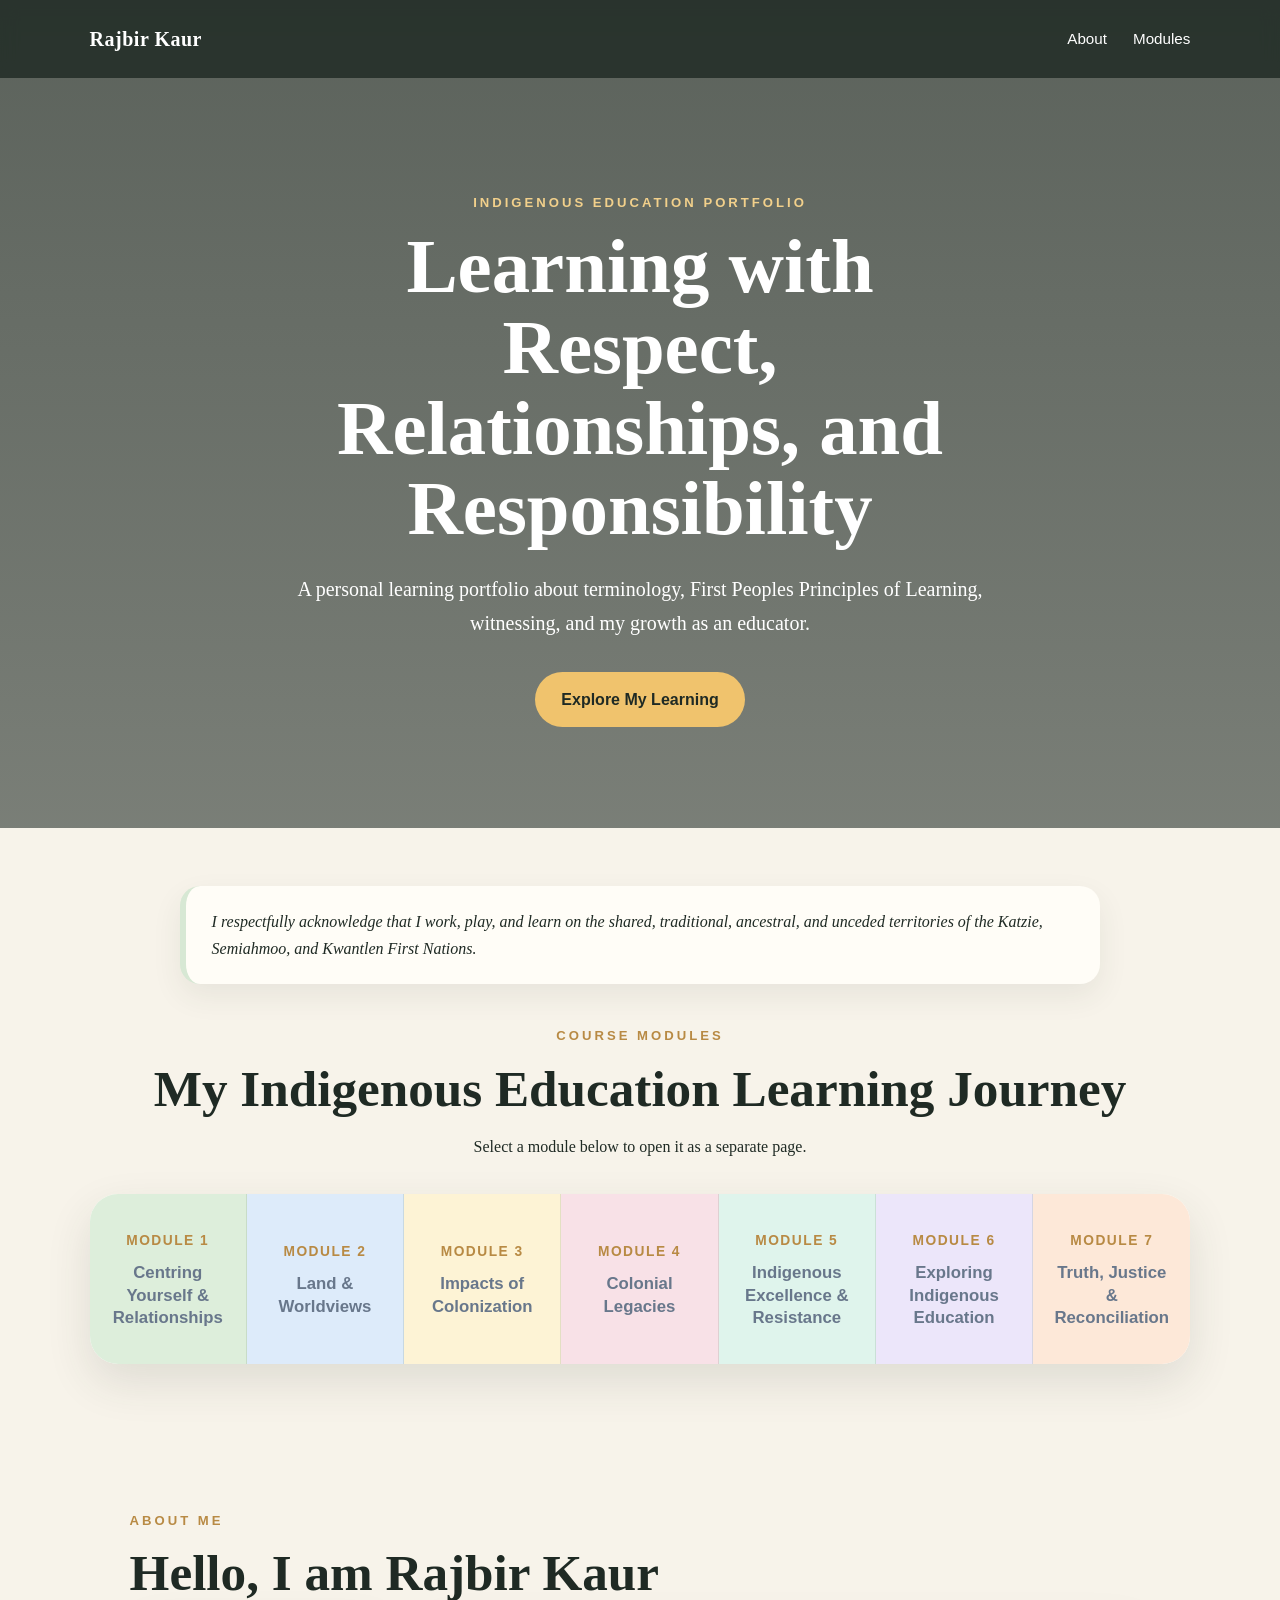
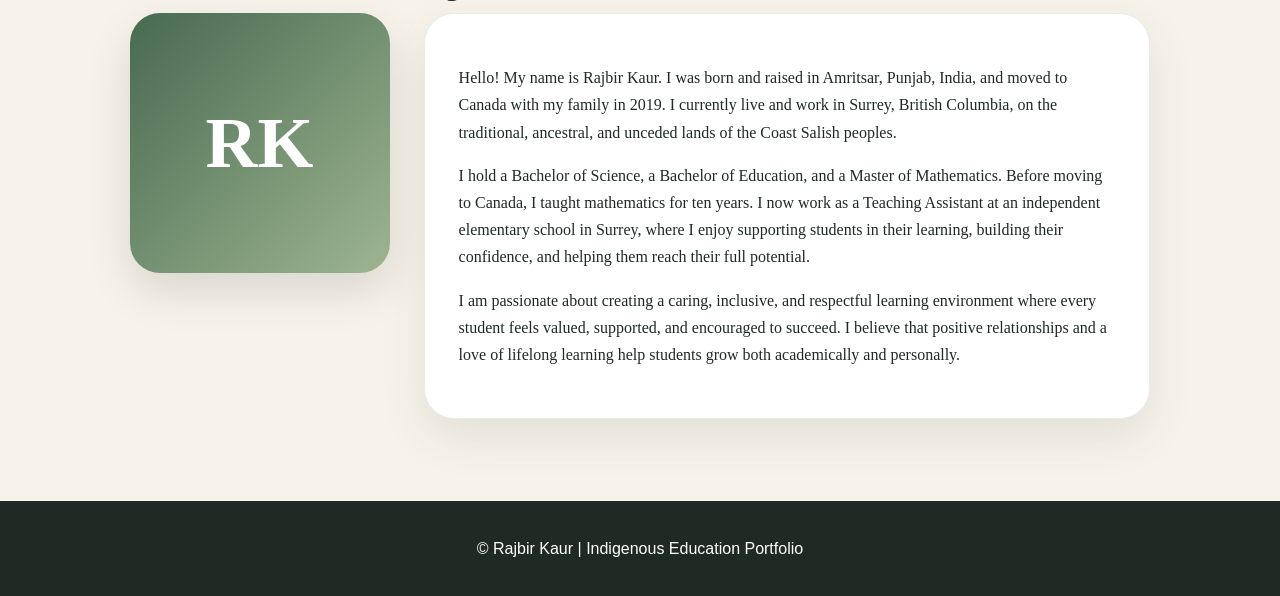
==== index.html @ 48d9deca "Add files via upload" ====
<!DOCTYPE html>

<html lang="en">
<head>
<meta charset="utf-8"/>
<meta content="width=device-width, initial-scale=1.0" name="viewport"/>
<title>Rajbir Kaur | Indigenous Education Portfolio</title>
<link href="style.css" rel="stylesheet"/>
</head>
<body>
<header class="hero" id="home">
<nav class="nav">
<a class="logo" href="index.html">Rajbir Kaur</a>
<div class="links">
<a href="index.html#about">About</a>
<a href="index.html#modules">Modules</a>

</div>
</nav>
<div class="hero-content">
<p class="eyebrow">Indigenous Education Portfolio</p>
<h1>Learning with Respect, Relationships, and Responsibility</h1>
<p class="hero-text">A personal learning portfolio about terminology, First Peoples Principles of Learning, witnessing, and my growth as an educator.</p>
<a class="button" href="#modules">Explore My Learning</a>
</div>
</header>
<main>
<section class="land-acknowledgement">
<p>I respectfully acknowledge that I work, play, and learn on the shared, traditional, ancestral, and unceded territories of the Katzie, Semiahmoo, and Kwantlen First Nations.</p>
</section>
<section class="section module-dashboard" id="modules">
<div class="section-title center">
<p class="eyebrow">Course Modules</p>
<h2>My Indigenous Education Learning Journey</h2>
<p>Select a module below to open it as a separate page.</p>
</div>
<div class="module-grid">
<a class="module-tile module-1" href="module1.html">
<span>Module 1</span>
<strong>Centring Yourself &amp; Relationships</strong>
</a>
<a class="module-tile module-2" href="module2.html">
<span>Module 2</span>
<strong>Land &amp; Worldviews</strong>
</a>
<a class="module-tile module-3" href="module3.html">
<span>Module 3</span>
<strong>Impacts of Colonization</strong>
</a>
<a class="module-tile module-4" href="module4.html">
<span>Module 4</span>
<strong>Colonial Legacies</strong>
</a>
<a class="module-tile module-5" href="module5.html">
<span>Module 5</span>
<strong>Indigenous Excellence &amp; Resistance</strong>
</a>
<a class="module-tile module-6" href="module6.html">
<span>Module 6</span>
<strong>Exploring Indigenous Education</strong>
</a>
<a class="module-tile module-7" href="module7.html">
<span>Module 7</span>
<strong>Truth, Justice &amp; Reconciliation</strong>
</a>
</div>
</section>
<section class="section about" id="about">
<div class="section-title">
<p class="eyebrow">About Me</p>
<h2>Hello, I am Rajbir Kaur</h2>
</div>
<div class="about-grid">
<div class="portrait">RK</div>
<div class="card">
<p>Hello! My name is Rajbir Kaur. I was born and raised in Amritsar, Punjab, India, and moved to Canada with my family in 2019. I currently live and work in Surrey, British Columbia, on the traditional, ancestral, and unceded lands of the Coast Salish peoples.</p>
<p>I hold a Bachelor of Science, a Bachelor of Education, and a Master of Mathematics. Before moving to Canada, I taught mathematics for ten years. I now work as a Teaching Assistant at an independent elementary school in Surrey, where I enjoy supporting students in their learning, building their confidence, and helping them reach their full potential.</p>
<p>I am passionate about creating a caring, inclusive, and respectful learning environment where every student feels valued, supported, and encouraged to succeed. I believe that positive relationships and a love of lifelong learning help students grow both academically and personally.</p>
</div>
</div>
</section>
</main>
<footer>© Rajbir Kaur | Indigenous Education Portfolio</footer>
</body>
</html>
---- style.css ----
:root{
  --green:#476a52;
  --sage:#dfe9dd;
  --cream:#f7f3ea;
  --dark:#1f2a24;
  --gold:#b88a44;
  --white:#ffffff;
}
*{box-sizing:border-box}
html{scroll-behavior:smooth}
body{margin:0;font-family:Georgia,'Times New Roman',serif;color:var(--dark);background:var(--cream);line-height:1.7}
a{color:inherit;text-decoration:none}.hero{min-height:92vh;background:linear-gradient(rgba(31,42,36,.72),rgba(31,42,36,.58)),url('https://images.unsplash.com/photo-1500530855697-b586d89ba3ee?auto=format&fit=crop&w=1600&q=80');background-size:cover;background-position:center;color:white;display:flex;flex-direction:column}.nav{position:sticky;top:0;z-index:10;display:flex;justify-content:space-between;align-items:center;padding:22px 7%;background:rgba(31,42,36,.82);backdrop-filter:blur(8px)}.logo{font-size:1.25rem;font-weight:700;letter-spacing:.5px}.links{display:flex;gap:26px;font-family:Arial,sans-serif;font-size:.95rem}.links a:hover{color:#e9c47d}.hero-content{max-width:880px;margin:auto;padding:80px 7%;text-align:center}.eyebrow{text-transform:uppercase;letter-spacing:3px;color:var(--gold);font-family:Arial,sans-serif;font-weight:700;font-size:.82rem}.hero .eyebrow{color:#f2d08b}.hero h1{font-size:clamp(2.4rem,6vw,5rem);line-height:1.05;margin:12px 0 22px}.hero-text{font-size:1.25rem;max-width:760px;margin:0 auto 32px}.button{display:inline-block;background:#f0c36d;color:#1f2a24;padding:14px 26px;border-radius:999px;font-family:Arial,sans-serif;font-weight:700}.section{padding:82px 7%;max-width:1200px;margin:0 auto}.section-title h2{font-size:clamp(2rem,4vw,3.2rem);line-height:1.1;margin:8px 0 12px}.center{text-align:center}.about-grid{display:grid;grid-template-columns:260px 1fr;gap:34px;align-items:stretch}.portrait{height:260px;border-radius:30px;background:linear-gradient(135deg,var(--green),#9eb58f);color:white;display:flex;align-items:center;justify-content:center;font-size:4.5rem;font-weight:700;box-shadow:0 18px 45px rgba(0,0,0,.12)}.card,.learning-card{background:var(--white);border-radius:30px;padding:34px;box-shadow:0 18px 45px rgba(48,58,50,.1);border:1px solid rgba(71,106,82,.12)}.learning-card{display:grid;grid-template-columns:90px 1fr;gap:28px;margin:34px 0}.number{width:72px;height:72px;border-radius:50%;background:var(--sage);display:flex;align-items:center;justify-content:center;font-family:Arial,sans-serif;font-weight:800;color:var(--green)}h3{font-size:2rem;margin:0 0 16px;color:var(--green)}h4{font-family:Arial,sans-serif;text-transform:uppercase;letter-spacing:1.6px;font-size:.86rem;color:var(--gold);margin:28px 0 8px}ul{padding-left:20px}li{margin:8px 0}.reflection{max-width:1100px}.wide{max-width:980px;margin:0 auto}.references{text-align:center}footer{text-align:center;padding:34px;background:var(--dark);color:white;font-family:Arial,sans-serif}@media(max-width:760px){.nav{display:block;text-align:center}.links{justify-content:center;flex-wrap:wrap;margin-top:12px;gap:12px}.about-grid,.learning-card{grid-template-columns:1fr}.portrait{width:200px;height:200px;margin:0 auto}.section{padding:56px 5%}.card,.learning-card{padding:24px}.number{width:58px;height:58px}.hero{min-height:80vh}}


/* Module dashboard added to match the example layout */
.module-dashboard{max-width:1280px}
.module-grid{display:grid;grid-template-columns:repeat(7,1fr);gap:0;margin-top:34px;border-radius:28px;overflow:hidden;box-shadow:0 18px 45px rgba(48,58,50,.12);background:var(--white)}
.module-tile{min-height:170px;padding:26px 18px;display:flex;flex-direction:column;justify-content:center;align-items:center;text-align:center;border-right:1px solid rgba(71,106,82,.14);font-family:Arial,sans-serif;color:#68778b;background:#fff;transition:.25s ease}
.module-tile:last-child{border-right:0}.module-tile span{font-size:.86rem;text-transform:uppercase;letter-spacing:1.5px;color:var(--gold);font-weight:800;margin-bottom:10px}.module-tile strong{font-size:1.05rem;line-height:1.35}.module-tile:hover{background:#fbf6e9;transform:translateY(-4px);color:#244b82}.module-tile.active{background:#fffaf0;border-bottom:6px solid #e0b52f;color:#244b82}.future-modules{padding-top:36px;padding-bottom:36px}.future-modules .card{text-align:center}.future-modules h3{font-size:1.6rem}
@media(max-width:1050px){.module-grid{grid-template-columns:repeat(2,1fr)}.module-tile{min-height:120px;border-bottom:1px solid rgba(71,106,82,.14)}}
@media(max-width:620px){.module-grid{grid-template-columns:1fr}.module-tile{min-height:105px;border-right:0}.module-tile.active{border-bottom:4px solid #e0b52f}}

/* Module cards now appear at the top under the hero */
.module-dashboard{padding-top:34px;padding-bottom:50px;margin-top:-28px;position:relative;z-index:3}
.reflection-card{background:#fffdf7}


/* Separate page updates */
.page-hero{min-height:46vh}
.page-hero .hero-content{padding:70px 7%}
.top-module-strip{max-width:1280px;margin:-28px auto 0;padding:0 7%;position:relative;z-index:4}
.top-module-strip .module-grid{margin-top:0}
.module-page{padding-top:58px}
.page-actions{display:flex;gap:14px;justify-content:center;flex-wrap:wrap;margin-top:24px}
.button.secondary{background:transparent;color:#fff;border:2px solid #f0c36d}
.nav .links a[aria-current="page"]{color:#e9c47d}
@media(max-width:760px){.page-hero{min-height:42vh}.top-module-strip{padding:0 5%}}


/* Light pastel module colors */
.land-acknowledgement{
  max-width:1100px;
  margin:36px auto 0;
  padding:22px 7%;
}
.land-acknowledgement p{
  margin:0;
  background:#fffdf7;
  border-left:6px solid #d7e8d4;
  border-radius:20px;
  padding:22px 26px;
  box-shadow:0 12px 30px rgba(48,58,50,.08);
  font-style:italic;
}
.module-tile.module-1{background:#ddeedb;}
.module-tile.module-2{background:#ddebfa;}
.module-tile.module-3{background:#fdf3d5;}
.module-tile.module-4{background:#f8e1e7;}
.module-tile.module-5{background:#dff4ec;}
.module-tile.module-6{background:#ece6fa;}
.module-tile.module-7{background:#fde8d8;}
.module-tile:hover{filter:brightness(0.98);transform:translateY(-4px);color:#244b82}
.module-tile.active{filter:brightness(0.96);border-bottom:6px solid rgba(71,106,82,.55);color:#244b82}
.module-label{
  display:inline-block;
  margin:-6px 0 16px;
  padding:7px 14px;
  border-radius:999px;
  background:#ddeedb;
  color:#476a52;
  font-family:Arial,sans-serif;
  font-weight:800;
  letter-spacing:1px;
  text-transform:uppercase;
  font-size:.82rem;
}
.top-module-strip .module-grid{grid-template-columns:repeat(6,1fr)}
@media(max-width:1050px){.top-module-strip .module-grid{grid-template-columns:repeat(2,1fr)}}
@media(max-width:620px){.top-module-strip .module-grid{grid-template-columns:1fr}}

.topic-image{
  display:block;
  max-width:520px;
  width:100%;
  margin:18px auto 26px;
  border-radius:16px;
  box-shadow:0 12px 28px rgba(30,45,36,.14);
  object-fit:cover;
}
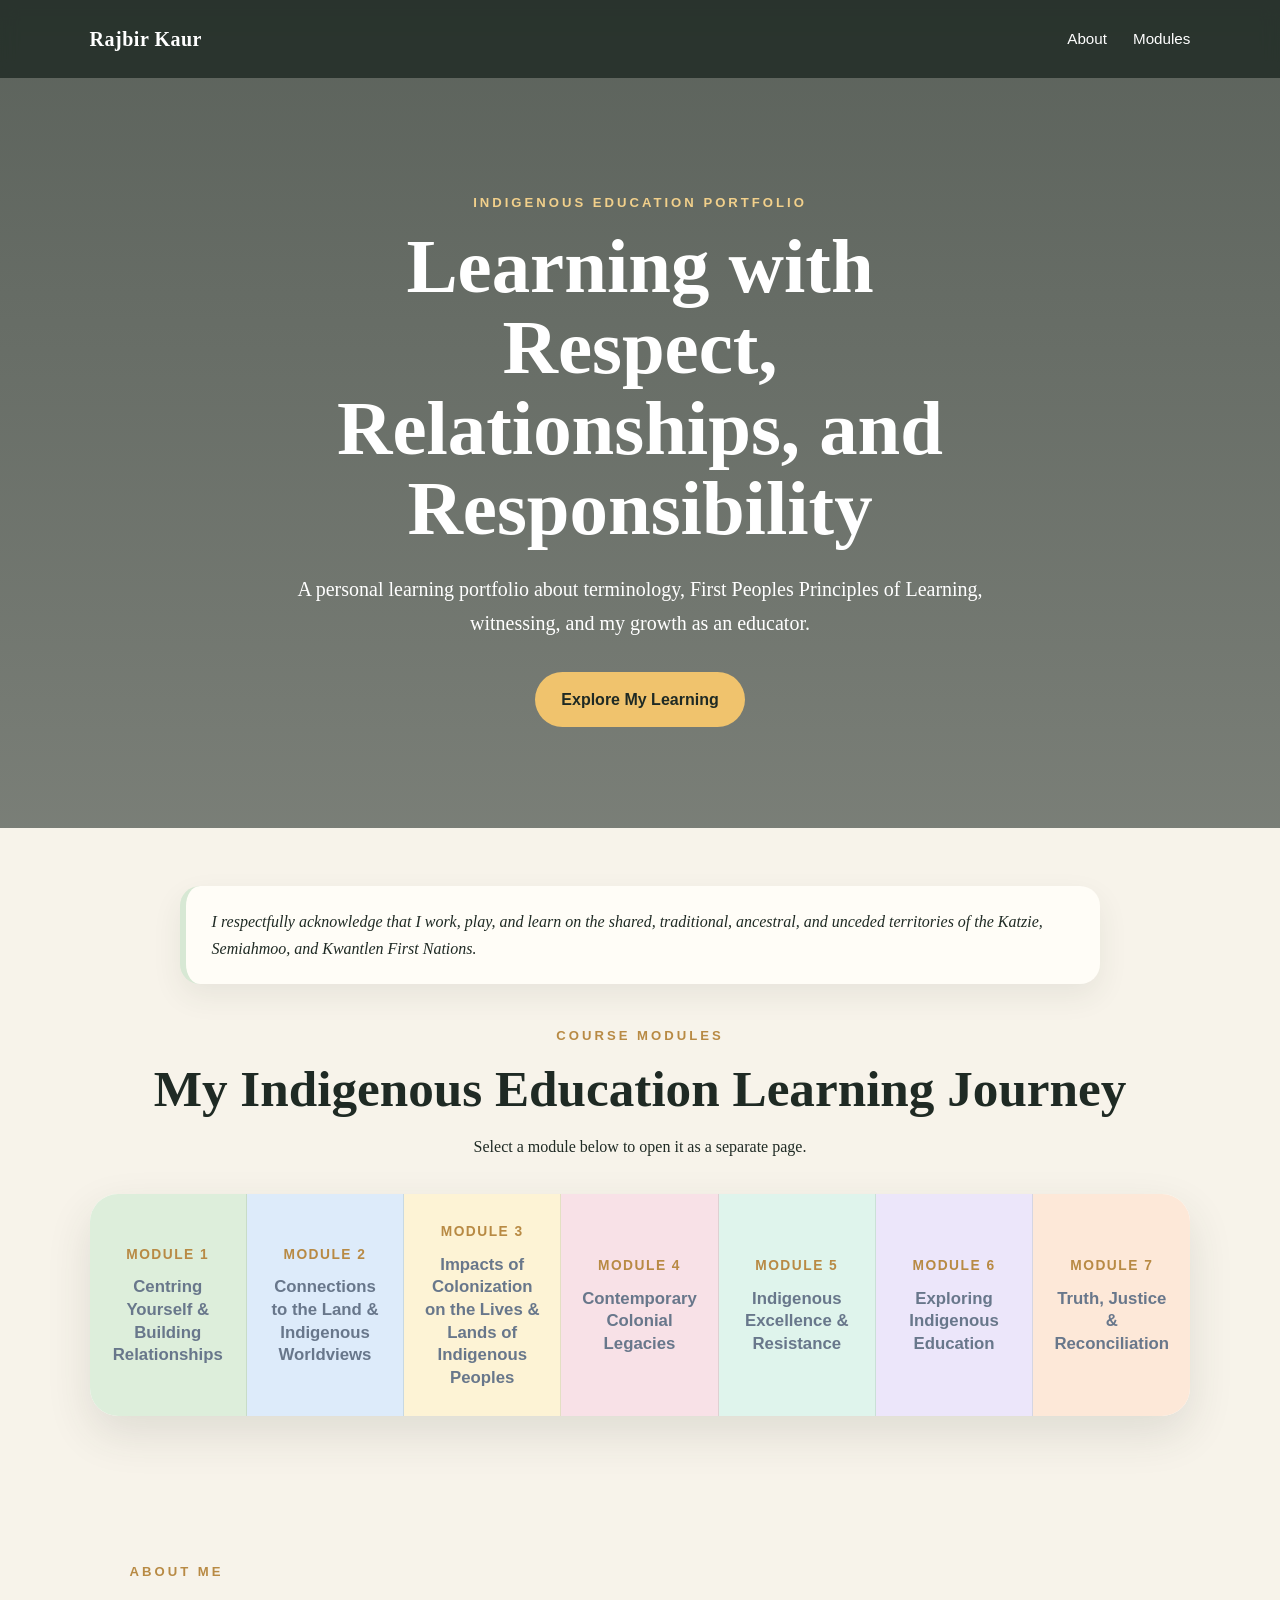
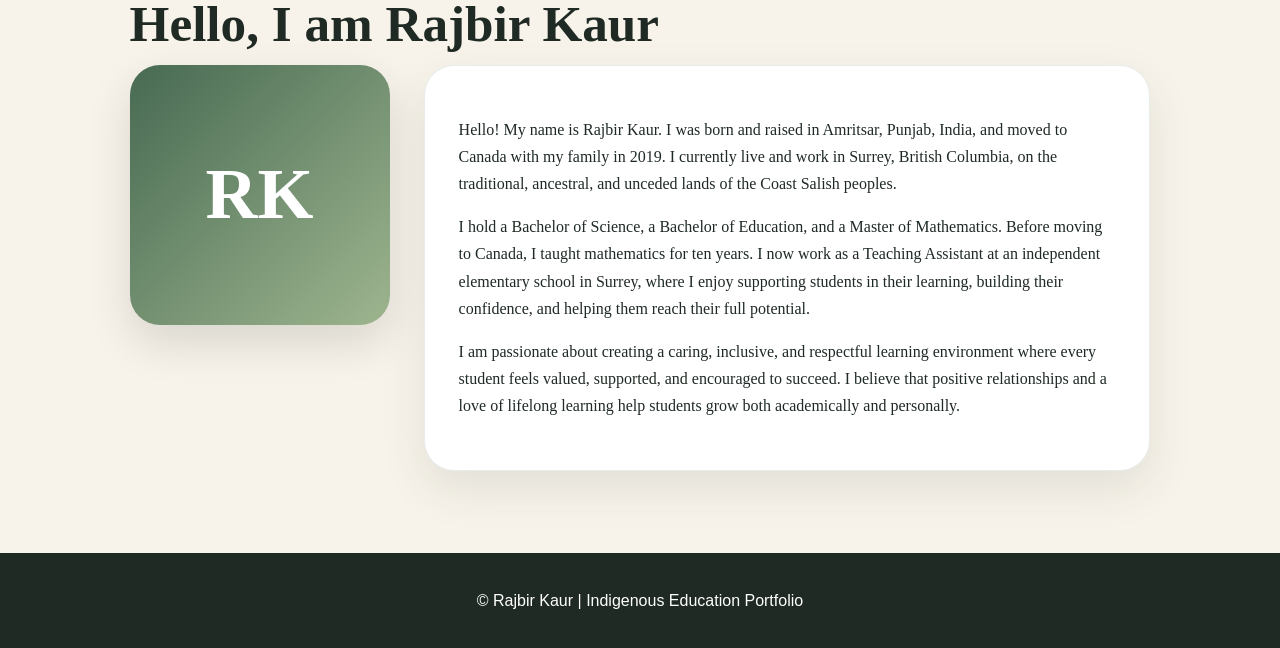
==== commit 2142e1ff: "Update index.html" ====
--- a/index.html
+++ b/index.html
@@ -37,19 +37,19 @@
 <div class="module-grid">
 <a class="module-tile module-1" href="module1.html">
 <span>Module 1</span>
-<strong>Centring Yourself &amp; Relationships</strong>
+<strong>Centring Yourself &amp; Building Relationships</strong>
 </a>
 <a class="module-tile module-2" href="module2.html">
 <span>Module 2</span>
-<strong>Land &amp; Worldviews</strong>
+<strong>Connections to the Land &amp; Indigenous Worldviews</strong>
 </a>
 <a class="module-tile module-3" href="module3.html">
 <span>Module 3</span>
-<strong>Impacts of Colonization</strong>
+<strong>Impacts of Colonization on the Lives &amp; Lands of Indigenous Peoples</strong>
 </a>
 <a class="module-tile module-4" href="module4.html">
 <span>Module 4</span>
-<strong>Colonial Legacies</strong>
+<strong>Contemporary Colonial Legacies</strong>
 </a>
 <a class="module-tile module-5" href="module5.html">
 <span>Module 5</span>
@@ -82,4 +82,4 @@
 </main>
 <footer>© Rajbir Kaur | Indigenous Education Portfolio</footer>
 </body>
-</html>+</html>
--- a/style.css
+++ b/style.css
@@ -79,11 +79,22 @@
 @media(max-width:620px){.top-module-strip .module-grid{grid-template-columns:1fr}}
 
 .topic-image{
-  display:block;
-  max-width:520px;
-  width:100%;
-  margin:18px auto 26px;
-  border-radius:16px;
-  box-shadow:0 12px 28px rgba(30,45,36,.14);
-  object-fit:cover;
+    display:block;
+    width:100%;
+    max-width:900px;
+    height:320px;
+    object-fit:cover;
+    object-position:center;
+    margin:18px auto 26px;
+    border-radius:16px;
+    box-shadow:0 12px 28px rgba(30,45,36,.14);
 }
+.kinship-banner{
+    display:block;
+    width:100%;
+    max-width:1100px;
+    height:auto;
+    margin:18px auto 26px;
+    border-radius:16px;
+    box-shadow:0 12px 28px rgba(30,45,36,.14);
+}
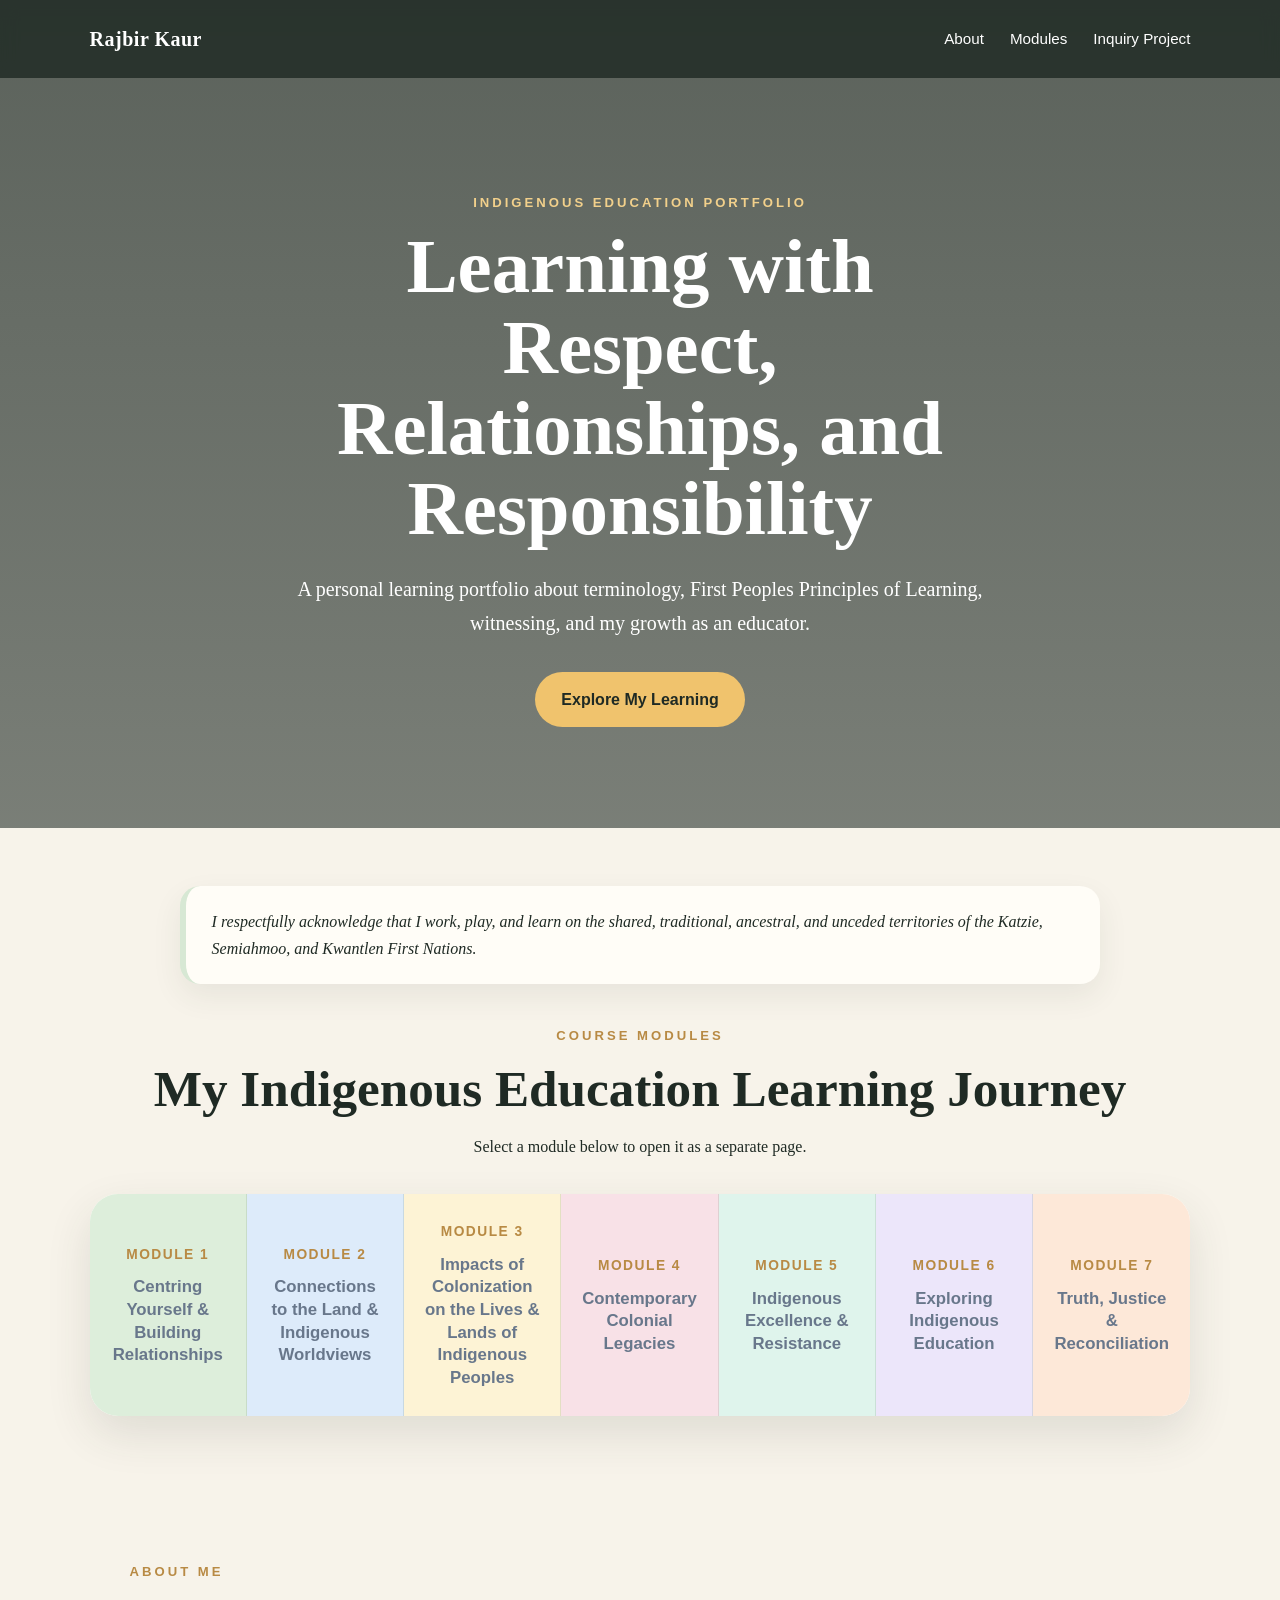
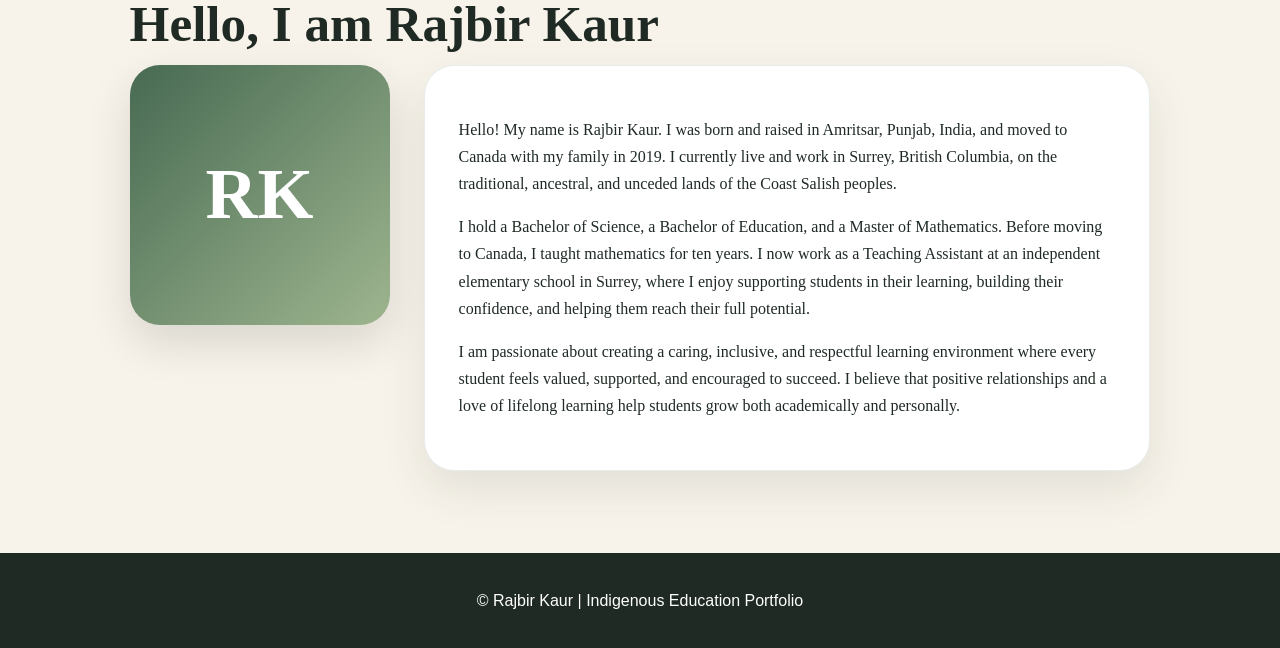
==== commit 5eba6d08: "Add link to Inquiry Project in navigation" ====
--- a/index.html
+++ b/index.html
@@ -14,6 +14,7 @@
 <div class="links">
 <a href="index.html#about">About</a>
 <a href="index.html#modules">Modules</a>
+<a href="inquiry.html">Inquiry Project</a>
 
 </div>
 </nav>
--- a/style.css
+++ b/style.css
@@ -9,7 +9,7 @@
 *{box-sizing:border-box}
 html{scroll-behavior:smooth}
 body{margin:0;font-family:Georgia,'Times New Roman',serif;color:var(--dark);background:var(--cream);line-height:1.7}
-a{color:inherit;text-decoration:none}.hero{min-height:92vh;background:linear-gradient(rgba(31,42,36,.72),rgba(31,42,36,.58)),url('https://images.unsplash.com/photo-1500530855697-b586d89ba3ee?auto=format&fit=crop&w=1600&q=80');background-size:cover;background-position:center;color:white;display:flex;flex-direction:column}.nav{position:sticky;top:0;z-index:10;display:flex;justify-content:space-between;align-items:center;padding:22px 7%;background:rgba(31,42,36,.82);backdrop-filter:blur(8px)}.logo{font-size:1.25rem;font-weight:700;letter-spacing:.5px}.links{display:flex;gap:26px;font-family:Arial,sans-serif;font-size:.95rem}.links a:hover{color:#e9c47d}.hero-content{max-width:880px;margin:auto;padding:80px 7%;text-align:center}.eyebrow{text-transform:uppercase;letter-spacing:3px;color:var(--gold);font-family:Arial,sans-serif;font-weight:700;font-size:.82rem}.hero .eyebrow{color:#f2d08b}.hero h1{font-size:clamp(2.4rem,6vw,5rem);line-height:1.05;margin:12px 0 22px}.hero-text{font-size:1.25rem;max-width:760px;margin:0 auto 32px}.button{display:inline-block;background:#f0c36d;color:#1f2a24;padding:14px 26px;border-radius:999px;font-family:Arial,sans-serif;font-weight:700}.section{padding:82px 7%;max-width:1200px;margin:0 auto}.section-title h2{font-size:clamp(2rem,4vw,3.2rem);line-height:1.1;margin:8px 0 12px}.center{text-align:center}.about-grid{display:grid;grid-template-columns:260px 1fr;gap:34px;align-items:stretch}.portrait{height:260px;border-radius:30px;background:linear-gradient(135deg,var(--green),#9eb58f);color:white;display:flex;align-items:center;justify-content:center;font-size:4.5rem;font-weight:700;box-shadow:0 18px 45px rgba(0,0,0,.12)}.card,.learning-card{background:var(--white);border-radius:30px;padding:34px;box-shadow:0 18px 45px rgba(48,58,50,.1);border:1px solid rgba(71,106,82,.12)}.learning-card{display:grid;grid-template-columns:90px 1fr;gap:28px;margin:34px 0}.number{width:72px;height:72px;border-radius:50%;background:var(--sage);display:flex;align-items:center;justify-content:center;font-family:Arial,sans-serif;font-weight:800;color:var(--green)}h3{font-size:2rem;margin:0 0 16px;color:var(--green)}h4{font-family:Arial,sans-serif;text-transform:uppercase;letter-spacing:1.6px;font-size:.86rem;color:var(--gold);margin:28px 0 8px}ul{padding-left:20px}li{margin:8px 0}.reflection{max-width:1100px}.wide{max-width:980px;margin:0 auto}.references{text-align:center}footer{text-align:center;padding:34px;background:var(--dark);color:white;font-family:Arial,sans-serif}@media(max-width:760px){.nav{display:block;text-align:center}.links{justify-content:center;flex-wrap:wrap;margin-top:12px;gap:12px}.about-grid,.learning-card{grid-template-columns:1fr}.portrait{width:200px;height:200px;margin:0 auto}.section{padding:56px 5%}.card,.learning-card{padding:24px}.number{width:58px;height:58px}.hero{min-height:80vh}}
+a{color:inherit;text-decoration:none}.hero{min-height:92vh;background:linear-gradient(rgba(31,42,36,.72),rgba(31,42,36,.58)),url('https://images.unsplash.com/photo-1500530855697-b586d89ba3ee?auto=format&fit=crop&w=1600&q=80');background-size:cover;background-position:center;color:white;display:flex;flex-direction:column}.nav{position:sticky;top:0;z-index:10;display:flex;justify-content:space-between;align-items:center;padding:22px 7%;background:rgba(31,42,36,.82);backdrop-filter:blur(8px)}.logo{font-size:1.25rem;font-weight:700;letter-spacing:.5px}.links{display:flex;gap:26px;font-family:Arial,sans-serif;font-size:.95rem}.links a:hover{color:#e9c47d}.hero-content{max-width:880px;margin:auto;padding:80px 7%;text-align:center}.eyebrow{text-transform:uppercase;letter-spacing:3px;color:var(--gold);font-family:Arial,sans-serif;font-weight:700;font-size:.82rem}.hero .eyebrow{color:#f2d08b}.hero h1{font-size:clamp(2.4rem,6vw,5rem);line-height:1.05;margin:12px 0 22px}.hero-text{font-size:1.25rem;max-width:760px;margin:0 auto 32px}.button{display:inline-block;background:#f0c36d;color:#1f2a24;padding:14px 26px;border-radius:999px;font-family:Arial,sans-serif;font-weight:700}.section{padding:82px 7%;max-width:1200px;margin:0 auto}.section-title h2{font-size:clamp(2rem,4vw,3.2rem);line-height:1.1;margin:8px 0 12px}.center{text-align:center}.about-grid{display:grid;grid-template-columns:260px 1fr;gap:34px;align-items:stretch}.portrait{height:260px;border-radius:30px;background:linear-gradient(135deg,var(--green),#9eb58f);color:white;display:flex;align-items:center;justify-content:center;font-size:4.5rem;font-weight:700;box-shadow:0 18px 45px rgba(0,0,0,.12)}.card,.learning-card{background:var(--white);border-radius:30px;padding:34px;box-shadow:0 18px 45px rgba(48,58,50,.1);border:1px solid rgba(71,106,82,.12)}.learning-card{display:grid;grid-template-columns:90px 1fr;gap:28px;margin:34px 0}.number{width:72px;height:72px;border-radius:50%;background:var(--sage);display:flex;align-items:center;justify-content:center;font-family:Arial,sans-serif;font-weight:800;color:var(--green)}h3{font-size:2rem;margin:0 0 16px;color:var(--green)}h4{font-family:Arial,sans-serif;text-transform:uppercase;letter-spacing:1.6px;font-size:.86rem;color:var(--gold);margin:28px 0 8px}ul{padding-left:20px}li{margin:8px 0}.reflection{max-width:1100px}.wide{max-width:980px;margin:0 auto}.references{text-align:left}footer{text-align:center;padding:34px;background:var(--dark);color:white;font-family:Arial,sans-serif}@media(max-width:760px){.nav{display:block;text-align:center}.links{justify-content:center;flex-wrap:wrap;margin-top:12px;gap:12px}.about-grid,.learning-card{grid-template-columns:1fr}.portrait{width:200px;height:200px;margin:0 auto}.section{padding:56px 5%}.card,.learning-card{padding:24px}.number{width:58px;height:58px}.hero{min-height:80vh}}
 
 
 /* Module dashboard added to match the example layout */
@@ -88,6 +88,7 @@
     margin:18px auto 26px;
     border-radius:16px;
     box-shadow:0 12px 28px rgba(30,45,36,.14);
+
 }
 .kinship-banner{
     display:block;
@@ -98,3 +99,42 @@
     border-radius:16px;
     box-shadow:0 12px 28px rgba(30,45,36,.14);
 }
+.references-list{
+    max-width: 1000px;
+    margin: 0 auto;
+    padding-left: 25px;
+    line-height: 1.8;
+}
+
+.references-list li{
+    margin-bottom: 15px;
+}
+.module-banner-image{
+    display:block;
+    width:100%;
+    max-width:900px;
+    height:auto;
+    margin:18px auto 26px;
+    border-radius:16px;
+    box-shadow:0 12px 28px rgba(30,45,36,.14);
+}
+.indent-list {
+    margin-left: 40px;
+}
+.cause-effect-table {
+    width: 100%;
+    border-collapse: collapse;
+    margin: 25px 0;
+}
+
+.cause-effect-table th,
+.cause-effect-table td {
+    border: 1px solid #777;
+    padding: 12px 15px;
+    text-align: left;
+}
+
+.cause-effect-table th {
+    background-color: #e8efe3;
+    font-weight: bold;
+}
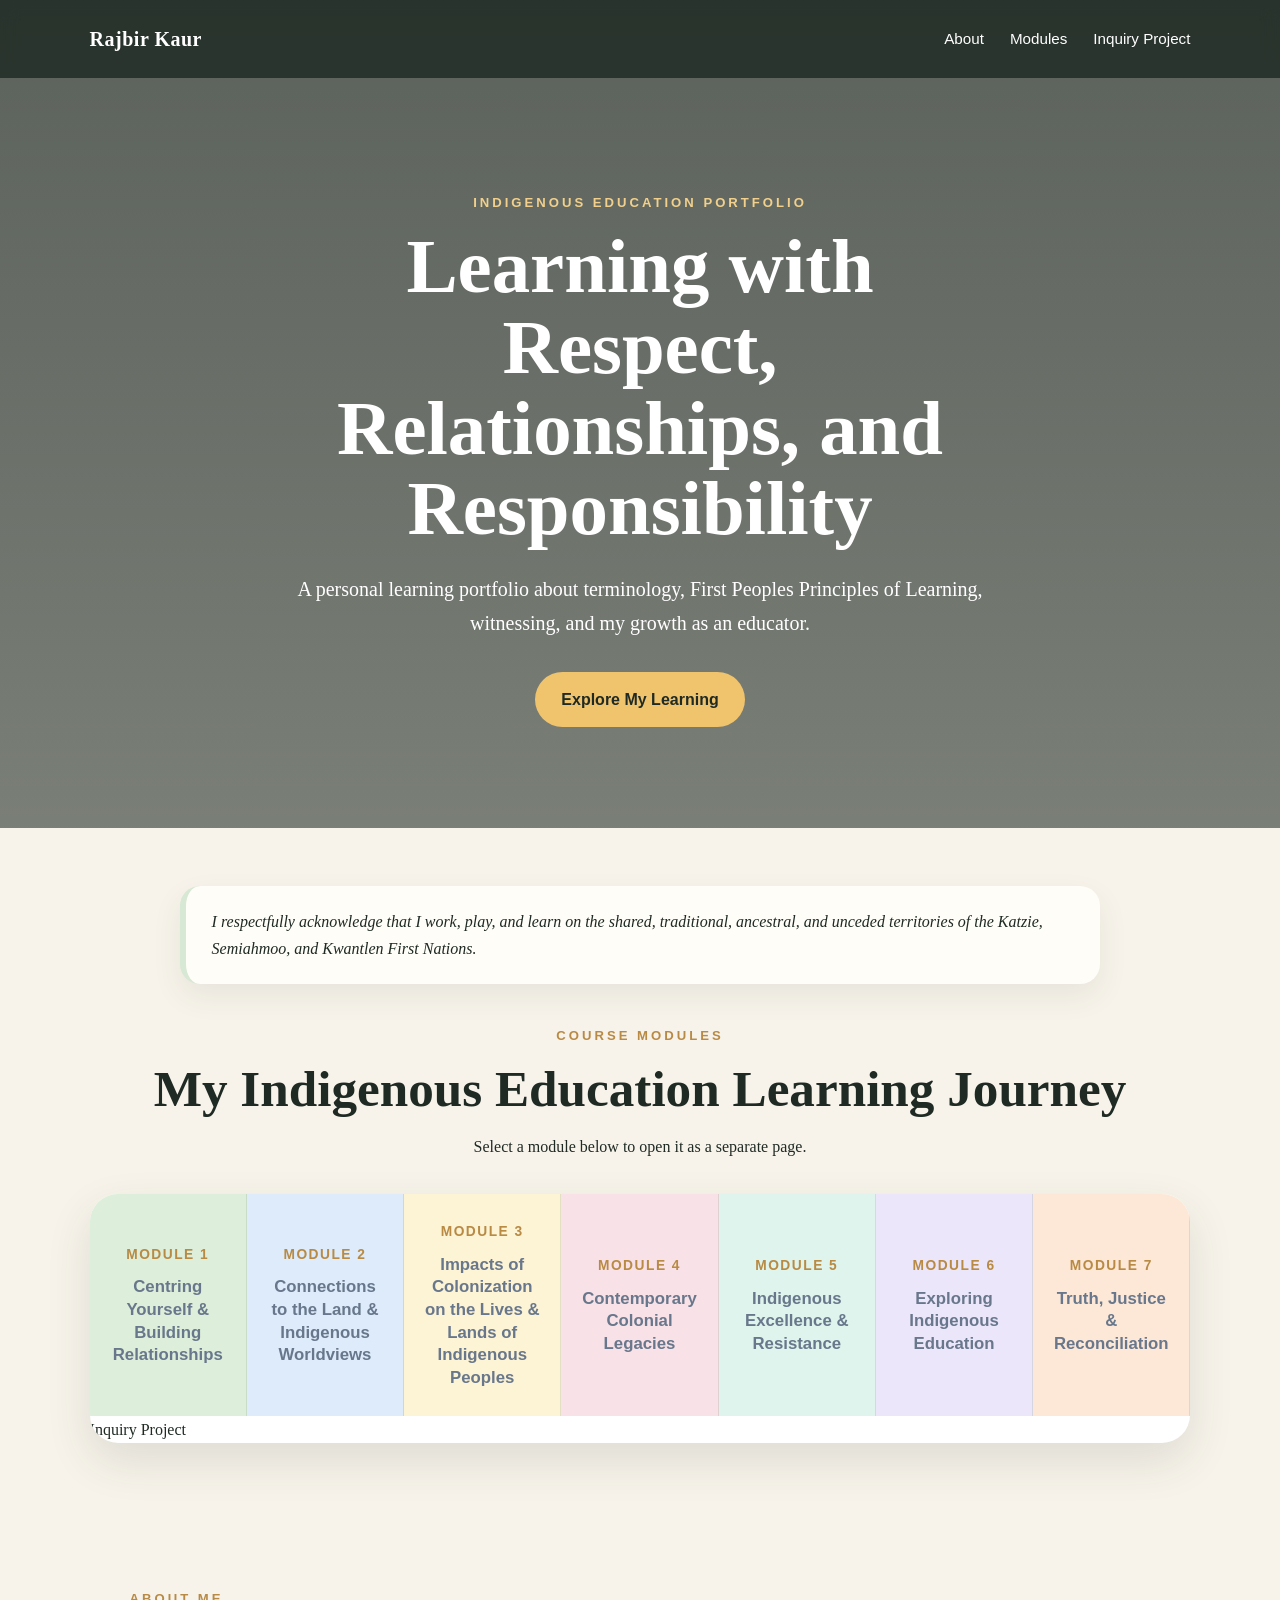
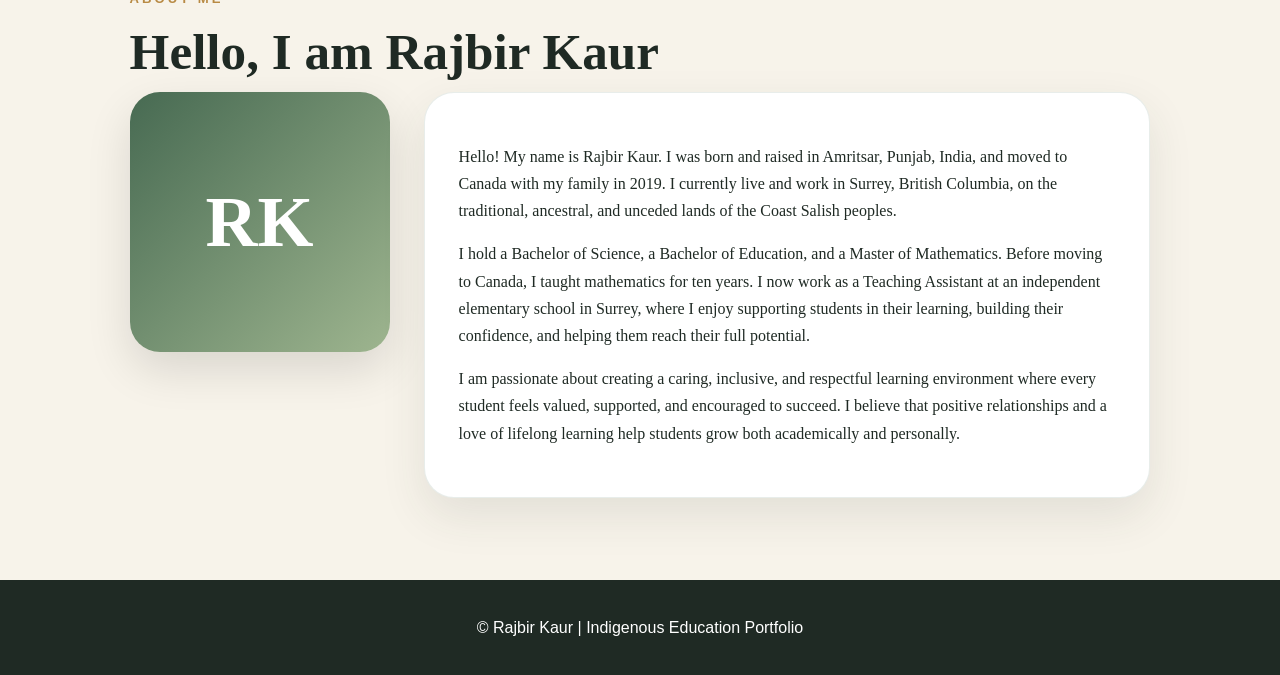
==== commit afa6f9ac: "Add link to Inquiry Project in index.html" ====
--- a/index.html
+++ b/index.html
@@ -64,6 +64,7 @@
 <span>Module 7</span>
 <strong>Truth, Justice &amp; Reconciliation</strong>
 </a>
+  <a href="inquiry.html">Inquiry Project</a>
 </div>
 </section>
 <section class="section about" id="about">
--- a/style.css
+++ b/style.css
@@ -138,3 +138,35 @@
     background-color: #e8efe3;
     font-weight: bold;
 }
+.module-page .learning-card{
+    display:grid;
+    grid-template-columns:90px minmax(0, 1fr);
+    gap:28px;
+    align-items:start;
+    height:auto;
+    min-height:0;
+}
+
+.module-page .learning-card{
+    display:grid;
+    grid-template-columns:90px minmax(0, 1fr);
+    gap:28px;
+    align-items:start;
+    height:auto;
+    min-height:0;
+}
+
+.module-page .learning-card > div:last-child{
+    width:100%;
+    min-width:0;
+}
+
+.learning-card > div:last-child{
+    min-width:0;
+    width:100%;
+}
+
+.learning-card p{
+    width:100%;
+    max-width:none;
+}
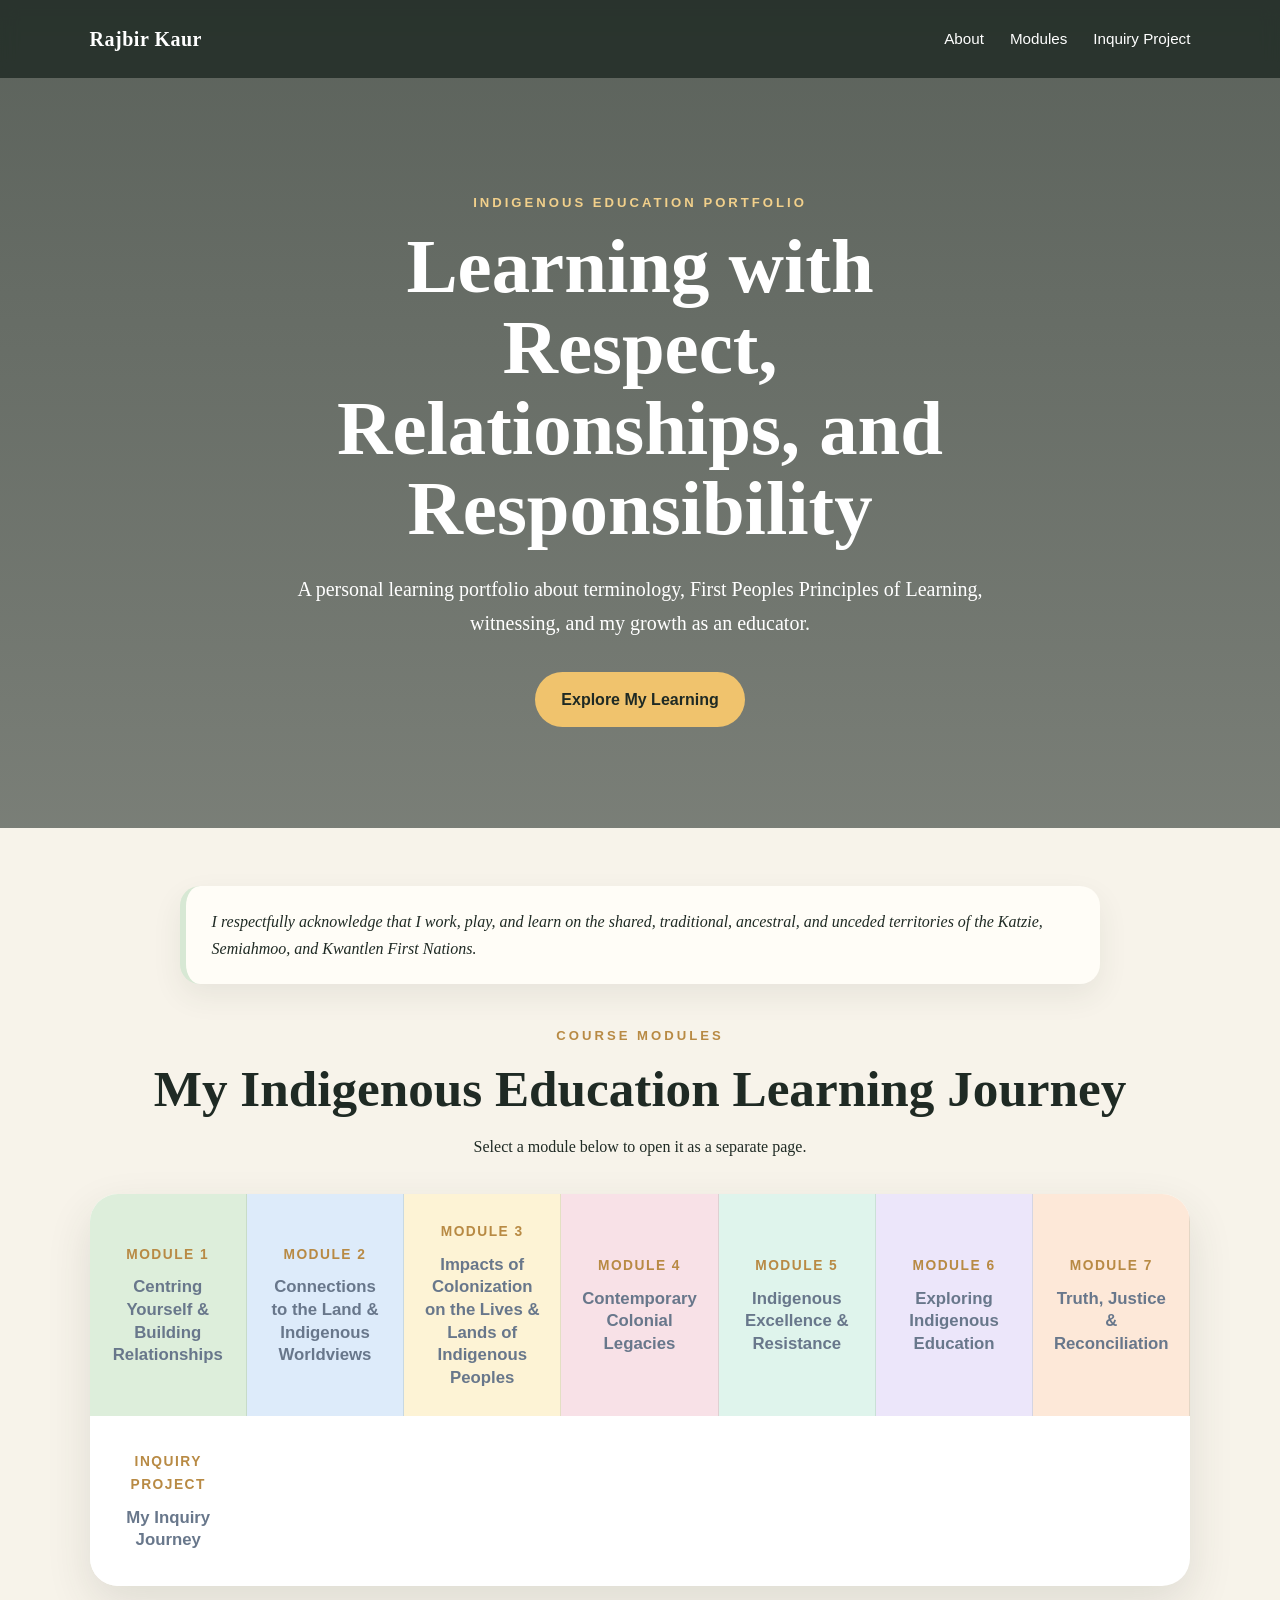
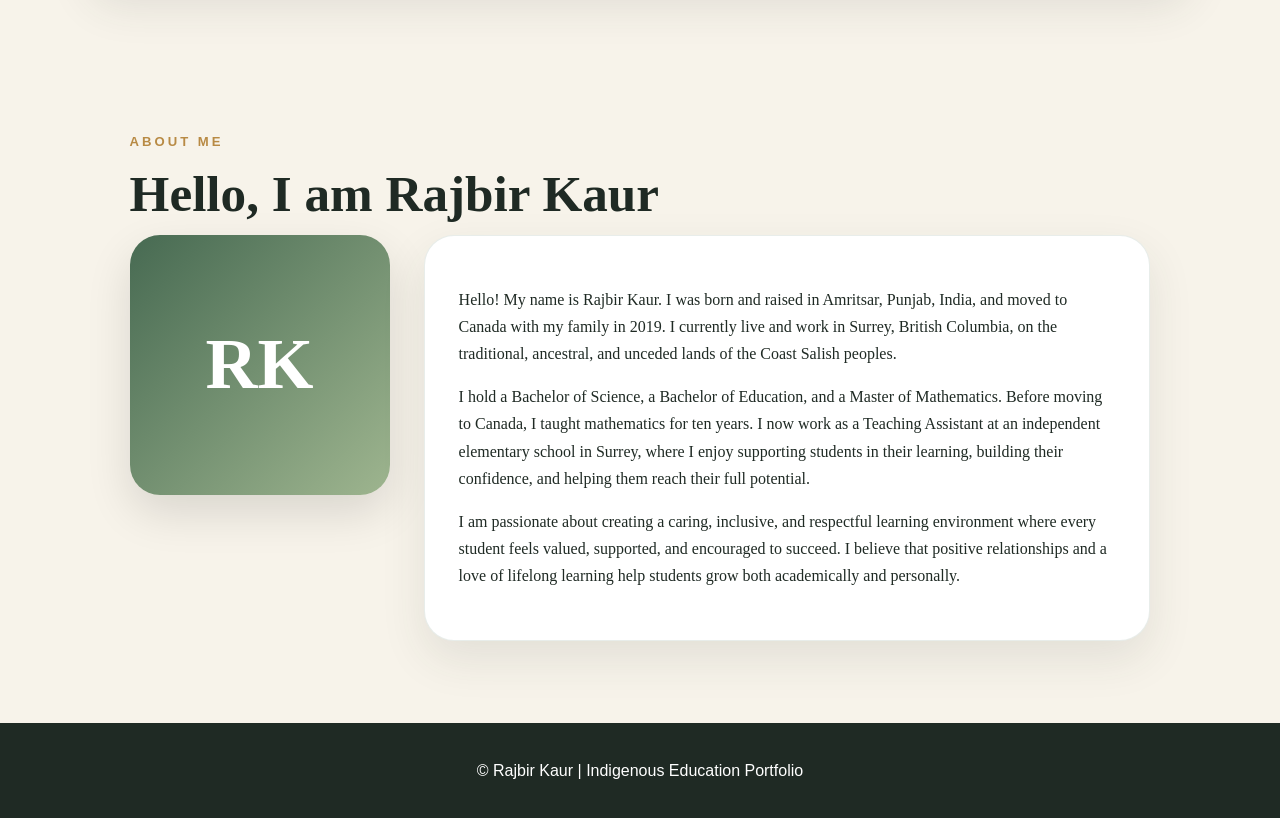
==== commit 0e52ce5d: "Add Inquiry Project tile to index.html" ====
--- a/index.html
+++ b/index.html
@@ -63,8 +63,10 @@
 <a class="module-tile module-7" href="module7.html">
 <span>Module 7</span>
 <strong>Truth, Justice &amp; Reconciliation</strong>
+<a class="module-tile inquiry-tile" href="inquiry.html">
+    <span>Inquiry Project</span>
+    <strong>My Inquiry Journey</strong>
 </a>
-  <a href="inquiry.html">Inquiry Project</a>
 </div>
 </section>
 <section class="section about" id="about">
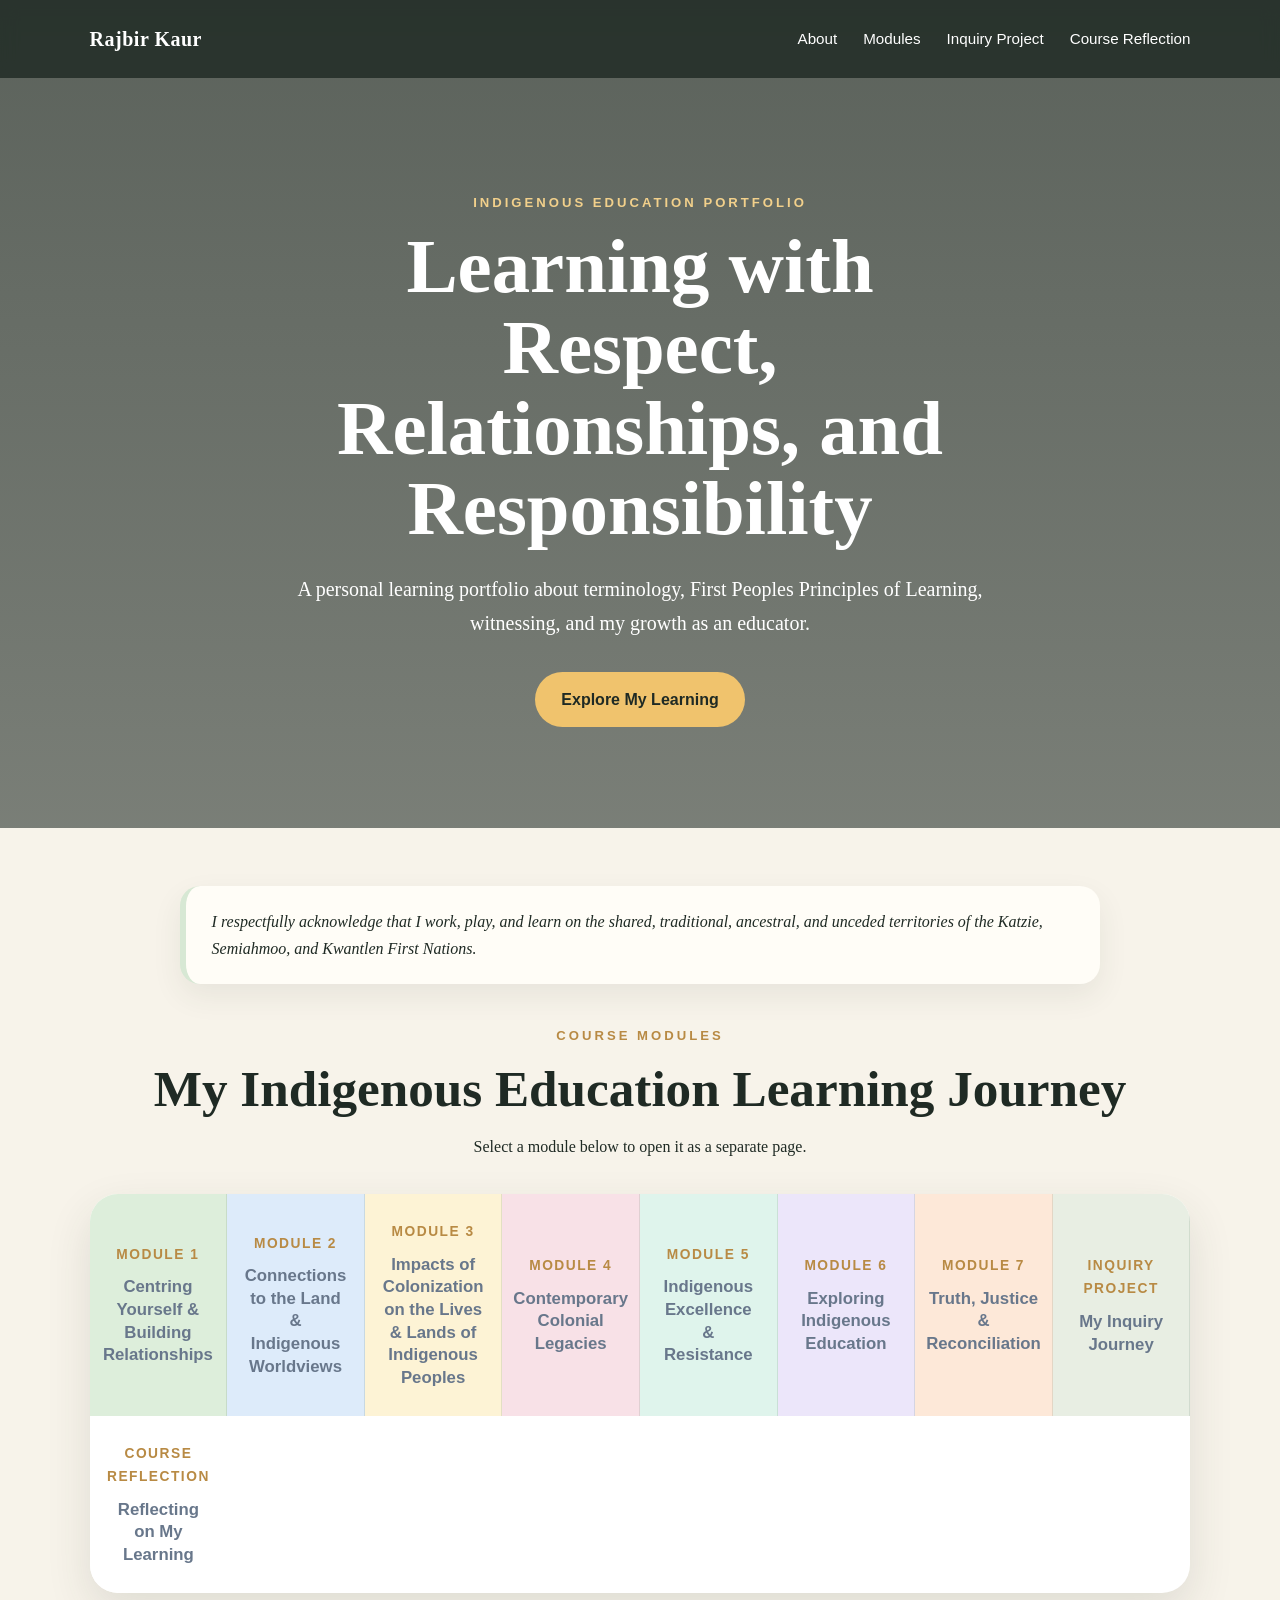
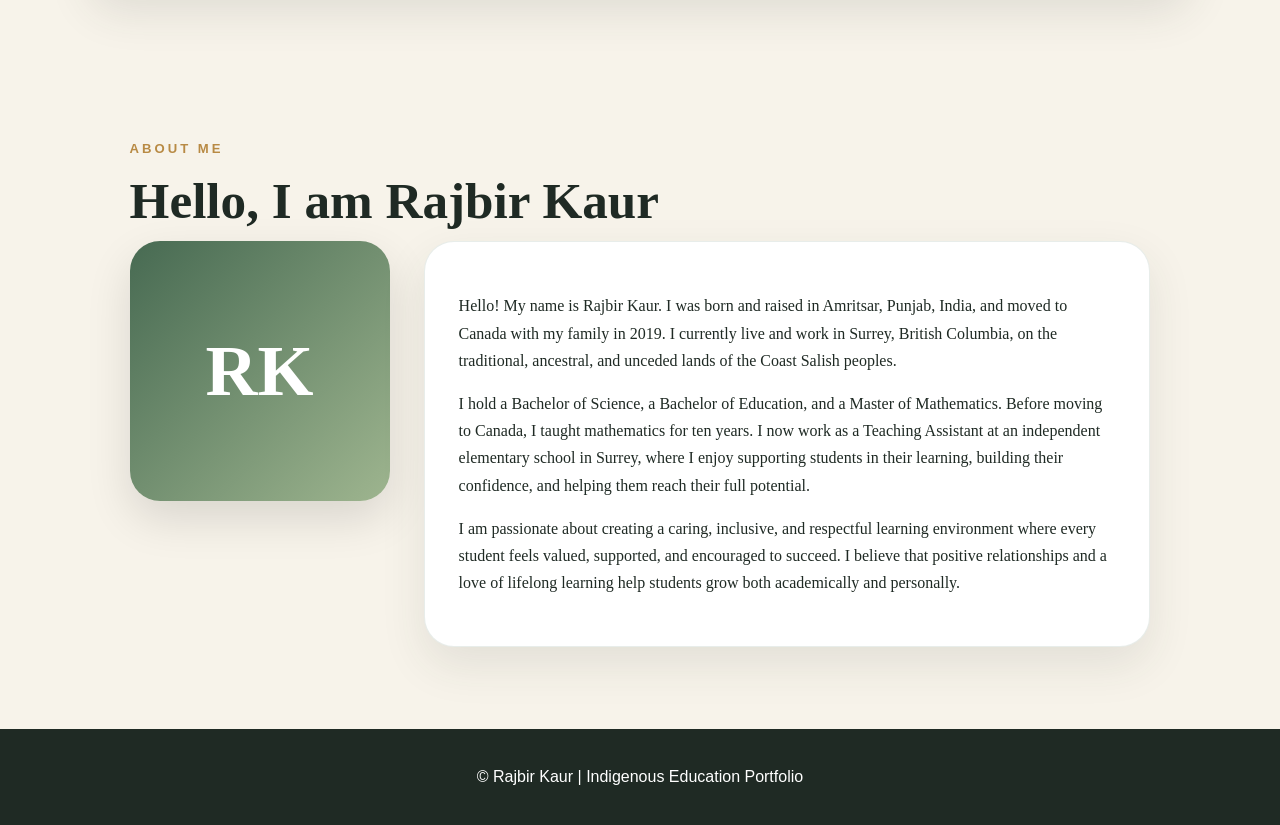
==== commit 50130077: "Add Course Reflection link and tile to index.html" ====
--- a/index.html
+++ b/index.html
@@ -15,6 +15,7 @@
 <a href="index.html#about">About</a>
 <a href="index.html#modules">Modules</a>
 <a href="inquiry.html">Inquiry Project</a>
+<a href="CourseReflection.html">Course Reflection</a>
 
 </div>
 </nav>
@@ -67,6 +68,10 @@
     <span>Inquiry Project</span>
     <strong>My Inquiry Journey</strong>
 </a>
+    <a class="module-tile reflection-tile" href="CourseReflection.html">
+    <span>Course Reflection</span>
+    <strong>Reflecting on My Learning</strong>
+</a>
 </div>
 </section>
 <section class="section about" id="about">
--- a/style.css
+++ b/style.css
@@ -14,7 +14,7 @@
 
 /* Module dashboard added to match the example layout */
 .module-dashboard{max-width:1280px}
-.module-grid{display:grid;grid-template-columns:repeat(7,1fr);gap:0;margin-top:34px;border-radius:28px;overflow:hidden;box-shadow:0 18px 45px rgba(48,58,50,.12);background:var(--white)}
+.module-grid{display:grid;grid-template-columns:repeat(8,1fr);gap:0;margin-top:34px;border-radius:28px;overflow:hidden;box-shadow:0 18px 45px rgba(48,58,50,.12);background:var(--white)}
 .module-tile{min-height:170px;padding:26px 18px;display:flex;flex-direction:column;justify-content:center;align-items:center;text-align:center;border-right:1px solid rgba(71,106,82,.14);font-family:Arial,sans-serif;color:#68778b;background:#fff;transition:.25s ease}
 .module-tile:last-child{border-right:0}.module-tile span{font-size:.86rem;text-transform:uppercase;letter-spacing:1.5px;color:var(--gold);font-weight:800;margin-bottom:10px}.module-tile strong{font-size:1.05rem;line-height:1.35}.module-tile:hover{background:#fbf6e9;transform:translateY(-4px);color:#244b82}.module-tile.active{background:#fffaf0;border-bottom:6px solid #e0b52f;color:#244b82}.future-modules{padding-top:36px;padding-bottom:36px}.future-modules .card{text-align:center}.future-modules h3{font-size:1.6rem}
 @media(max-width:1050px){.module-grid{grid-template-columns:repeat(2,1fr)}.module-tile{min-height:120px;border-bottom:1px solid rgba(71,106,82,.14)}}
@@ -74,7 +74,7 @@
   text-transform:uppercase;
   font-size:.82rem;
 }
-.top-module-strip .module-grid{grid-template-columns:repeat(6,1fr)}
+.top-module-strip .module-grid{grid-template-columns:repeat(8,1fr)}
 @media(max-width:1050px){.top-module-strip .module-grid{grid-template-columns:repeat(2,1fr)}}
 @media(max-width:620px){.top-module-strip .module-grid{grid-template-columns:1fr}}
 
@@ -170,3 +170,40 @@
     width:100%;
     max-width:none;
 }
+.inquiry-tile{
+    background:#e8eee3;
+}
+#modules .module-grid{
+    grid-template-columns:repeat(8, minmax(0, 1fr)) !important;
+}
+
+#modules .inquiry-tile{
+    background:#e8eee3;
+}
+.module-dashboard .module-grid{
+    grid-template-columns:repeat(8, minmax(0, 1fr)) !important;
+}
+
+.inquiry-tile{
+    background:#e8eee3;
+}
+.references-list{
+    max-width:1000px;
+    margin:0 auto;
+    padding:0;
+    list-style:none;
+    line-height:1.7;
+}
+
+.references-list li{
+    margin-bottom:18px;
+    padding-left:36px;
+    text-indent:-36px;
+    text-align:left;
+}
+
+.references-list a{
+    color:#476a52;
+    text-decoration:underline;
+    overflow-wrap:anywhere;
+}
